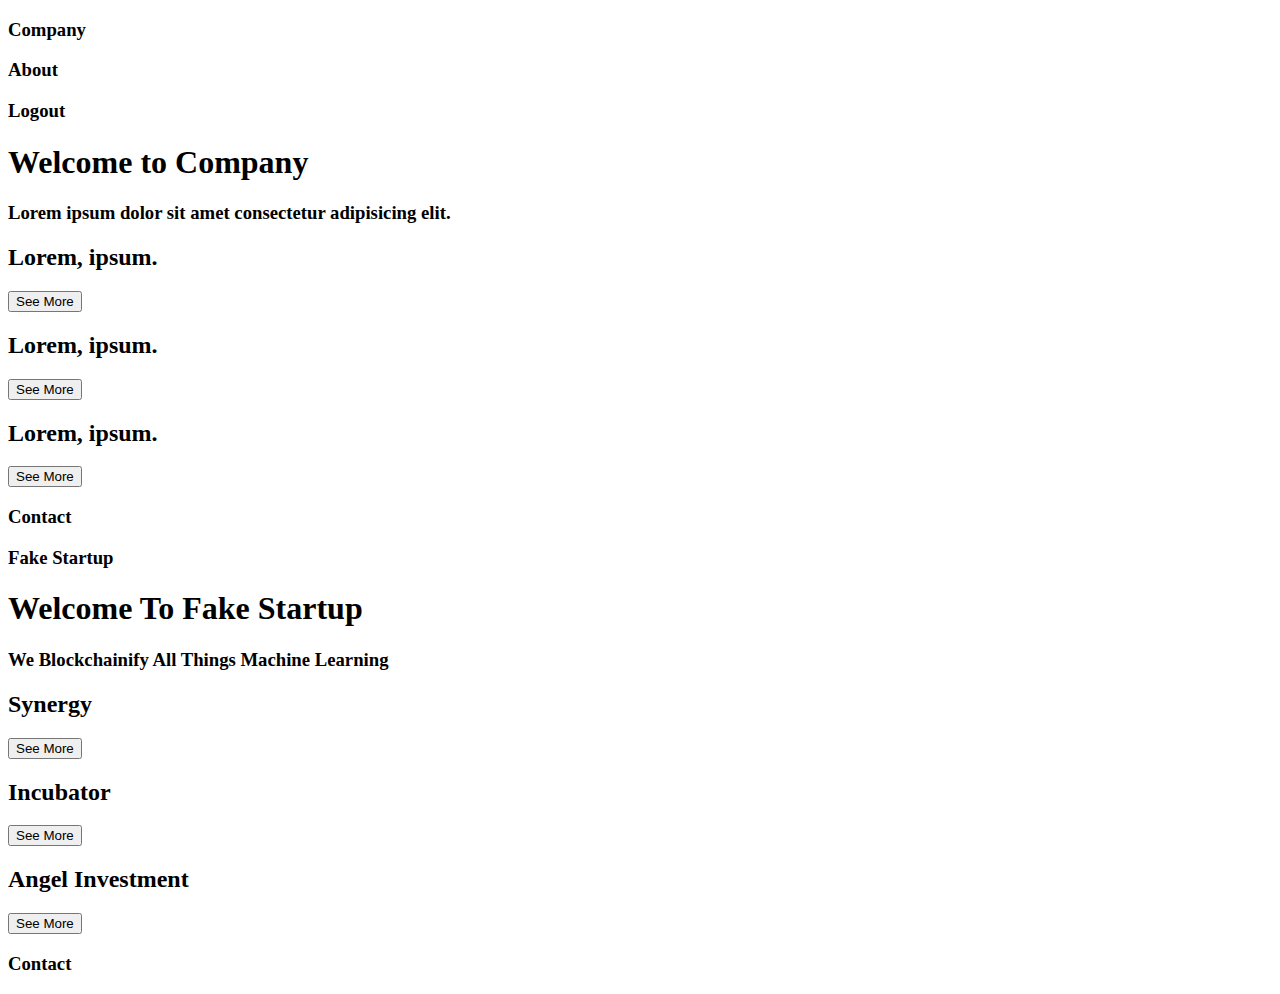
==== index.html @ a3ae98aa "First commit" ====
<!DOCTYPE html>
<html lang="en">
  <head>
    <meta charset="UTF-8" />
    <meta http-equiv="X-UA-Compatible" content="IE=edge" />
    <meta name="viewport" content="width=device-width, initial-scale=1.0" />
    <link rel="stylesheet" href="./public/styles.css" />
    <title>Grid Landing Page</title>
  </head>
  <body>
    <div class="wrapper">
      <section id="nav">
        <div class="nav nav-header">
          <div><h3>Company</h3></div>
          <div><h3>About</h3></div>
          <div><h3>Logout</h3></div>
        </div>
      </section>

      <section id="hero">
        <div class="hero hero-container">
          <h1>Welcome to Company</h1>
          <h3>Lorem ipsum dolor sit amet consectetur adipisicing elit.</h3>
        </div>
      </section>

      <section id="cta">
        <div class="cta cta-cards">
          <div class="cards">
            <h2>Lorem, ipsum.</h2>
            <button>See More</button>
          </div>
          <div class="cards">
            <h2>Lorem, ipsum.</h2>
            <button>See More</button>
          </div>
          <div class="cards">
            <h2>Lorem, ipsum.</h2>
            <button>See More</button>
          </div>
        </div>
      </section>

      <section id="footer">
        <div class="footer">
          <h3>Contact</h3>
        </div>
      </section>
    </div>

    <div class="wrapper">
      <div class="nav"><h3>Fake Startup</h3></div>
      <div class="hero">
        <h1>Welcome To Fake Startup</h1>
        <h3>We Blockchainify All Things Machine Learning</h3>
      </div>
      <div class="section">
        <div class="cards">
          <h2>Synergy</h2>
          <button>See More</button>
        </div>
        <div class="cards">
          <h2>Incubator</h2>
          <button>See More</button>
        </div>
        <div class="cards">
          <h2>Angel Investment</h2>
          <button>See More</button>
        </div>
      </div>
      <div class="footer"><h3>Contact</h3></div>
    </div>
  </body>
</html>
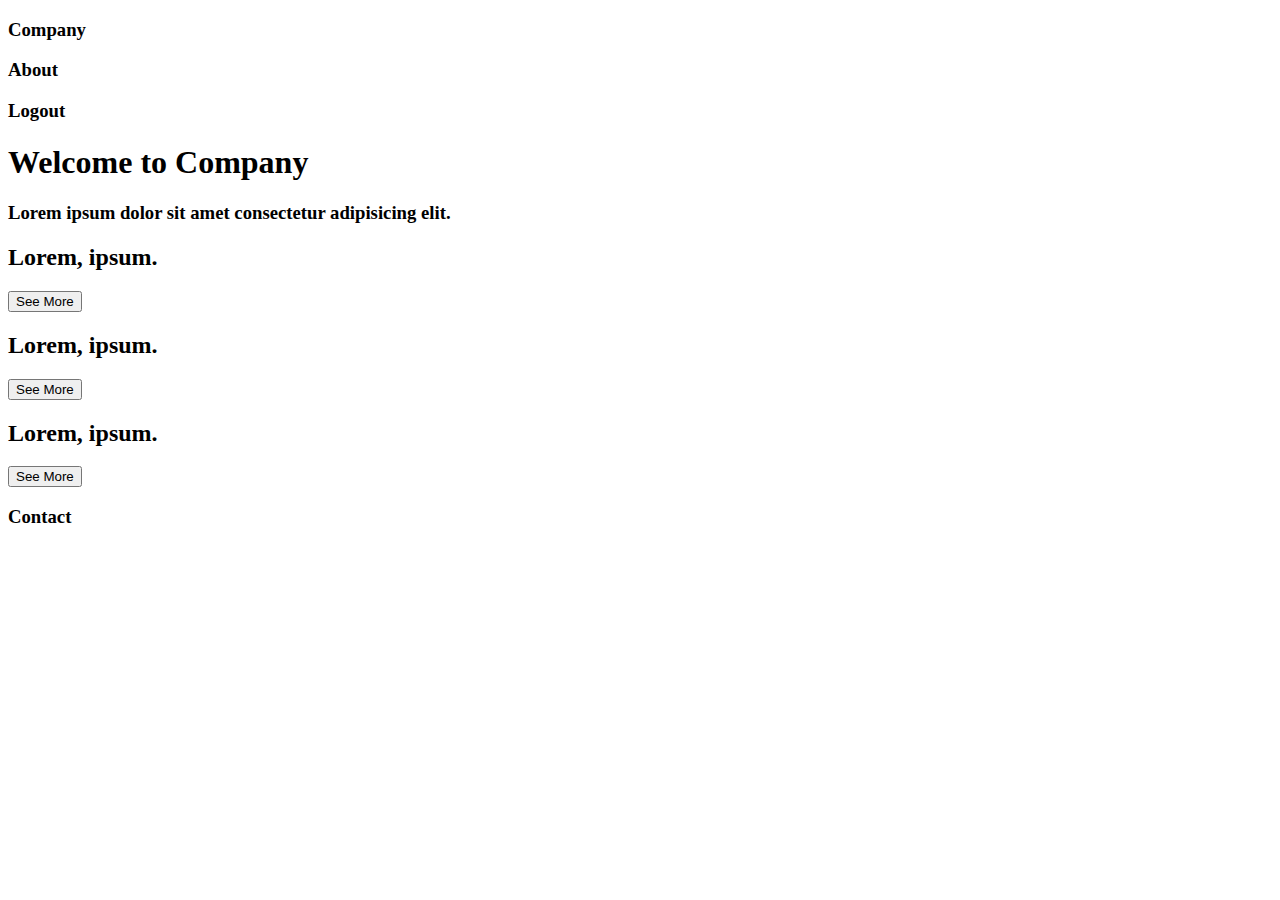
==== commit 40664dc3: "HTML refactor" ====
--- a/index.html
+++ b/index.html
@@ -47,28 +47,5 @@
         </div>
       </section>
     </div>
-
-    <div class="wrapper">
-      <div class="nav"><h3>Fake Startup</h3></div>
-      <div class="hero">
-        <h1>Welcome To Fake Startup</h1>
-        <h3>We Blockchainify All Things Machine Learning</h3>
-      </div>
-      <div class="section">
-        <div class="cards">
-          <h2>Synergy</h2>
-          <button>See More</button>
-        </div>
-        <div class="cards">
-          <h2>Incubator</h2>
-          <button>See More</button>
-        </div>
-        <div class="cards">
-          <h2>Angel Investment</h2>
-          <button>See More</button>
-        </div>
-      </div>
-      <div class="footer"><h3>Contact</h3></div>
-    </div>
   </body>
 </html>
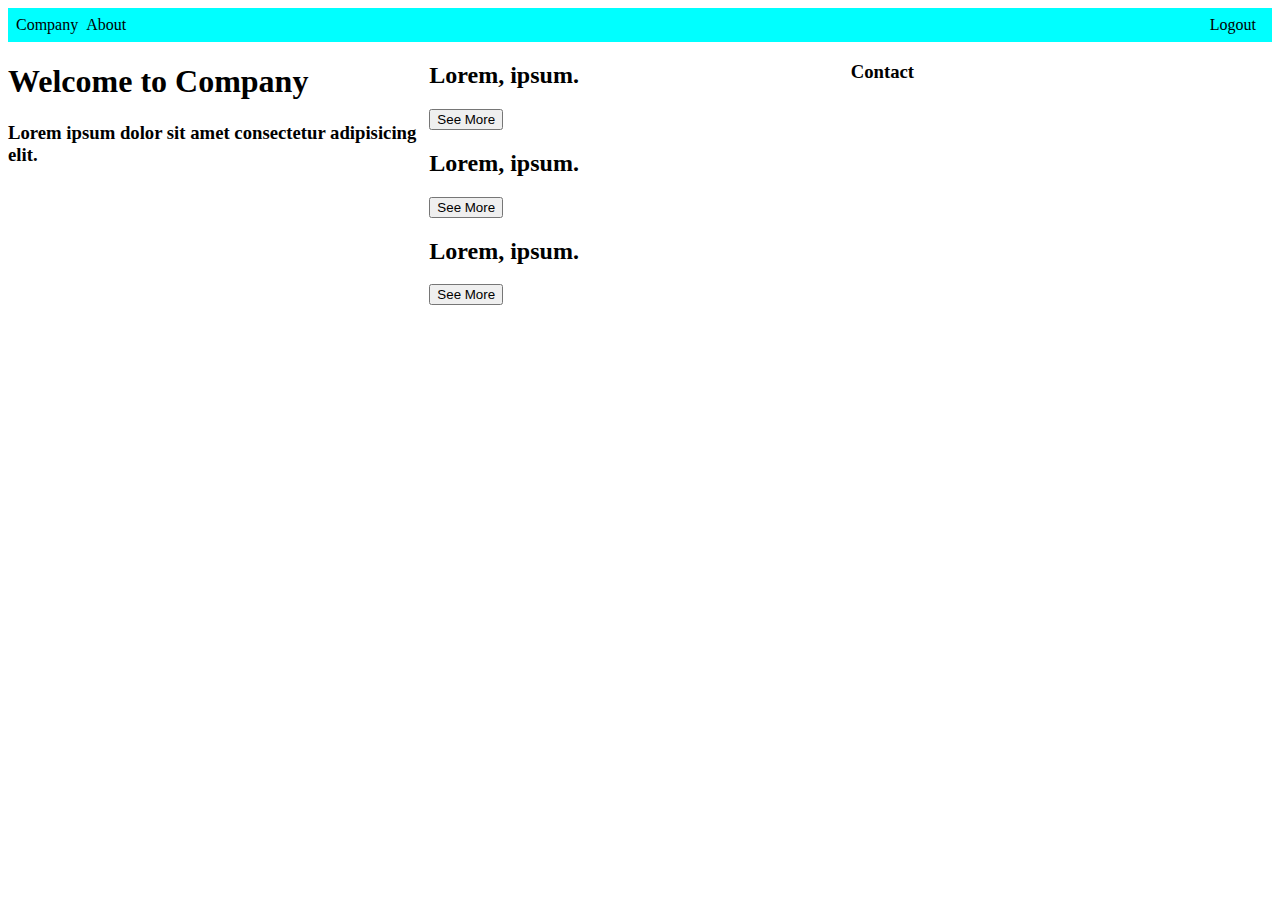
==== commit 67041ac6: "HTML refactor + some styling nav" ====
--- a/index.html
+++ b/index.html
@@ -9,43 +9,35 @@
   </head>
   <body>
     <div class="wrapper">
-      <section id="nav">
-        <div class="nav nav-header">
-          <div><h3>Company</h3></div>
-          <div><h3>About</h3></div>
-          <div><h3>Logout</h3></div>
+      <div class="nav nav-header">
+        <div>Company</div>
+        <div>About</div>
+        <div>Logout</div>
+      </div>
+
+      <div class="hero hero-container">
+        <h1>Welcome to Company</h1>
+        <h3>Lorem ipsum dolor sit amet consectetur adipisicing elit.</h3>
+      </div>
+
+      <div class="cta cta-cards">
+        <div class="cards">
+          <h2>Lorem, ipsum.</h2>
+          <button>See More</button>
         </div>
-      </section>
+        <div class="cards">
+          <h2>Lorem, ipsum.</h2>
+          <button>See More</button>
+        </div>
+        <div class="cards">
+          <h2>Lorem, ipsum.</h2>
+          <button>See More</button>
+        </div>
+      </div>
 
-      <section id="hero">
-        <div class="hero hero-container">
-          <h1>Welcome to Company</h1>
-          <h3>Lorem ipsum dolor sit amet consectetur adipisicing elit.</h3>
-        </div>
-      </section>
-
-      <section id="cta">
-        <div class="cta cta-cards">
-          <div class="cards">
-            <h2>Lorem, ipsum.</h2>
-            <button>See More</button>
-          </div>
-          <div class="cards">
-            <h2>Lorem, ipsum.</h2>
-            <button>See More</button>
-          </div>
-          <div class="cards">
-            <h2>Lorem, ipsum.</h2>
-            <button>See More</button>
-          </div>
-        </div>
-      </section>
-
-      <section id="footer">
-        <div class="footer">
-          <h3>Contact</h3>
-        </div>
-      </section>
+      <div class="footer">
+        <h3>Contact</h3>
+      </div>
     </div>
   </body>
 </html>
--- a/public/styles.css
+++ b/public/styles.css
@@ -0,0 +1,19 @@
+.wrapper {
+  display: grid;
+  grid-template-columns: repeat(3, 1fr);
+  grid-template-rows: 0.5fr 4.5fr 4.5fr 0.5fr;
+}
+.nav-header {
+  grid-column: 1 / -1;
+  display: flex;
+  background-color: aqua;
+  padding: 0.5em;
+}
+
+.nav-header > div {
+  margin-right: 0.5em;
+}
+
+.nav-header > div:nth-child(3) {
+  margin-left: auto;
+}
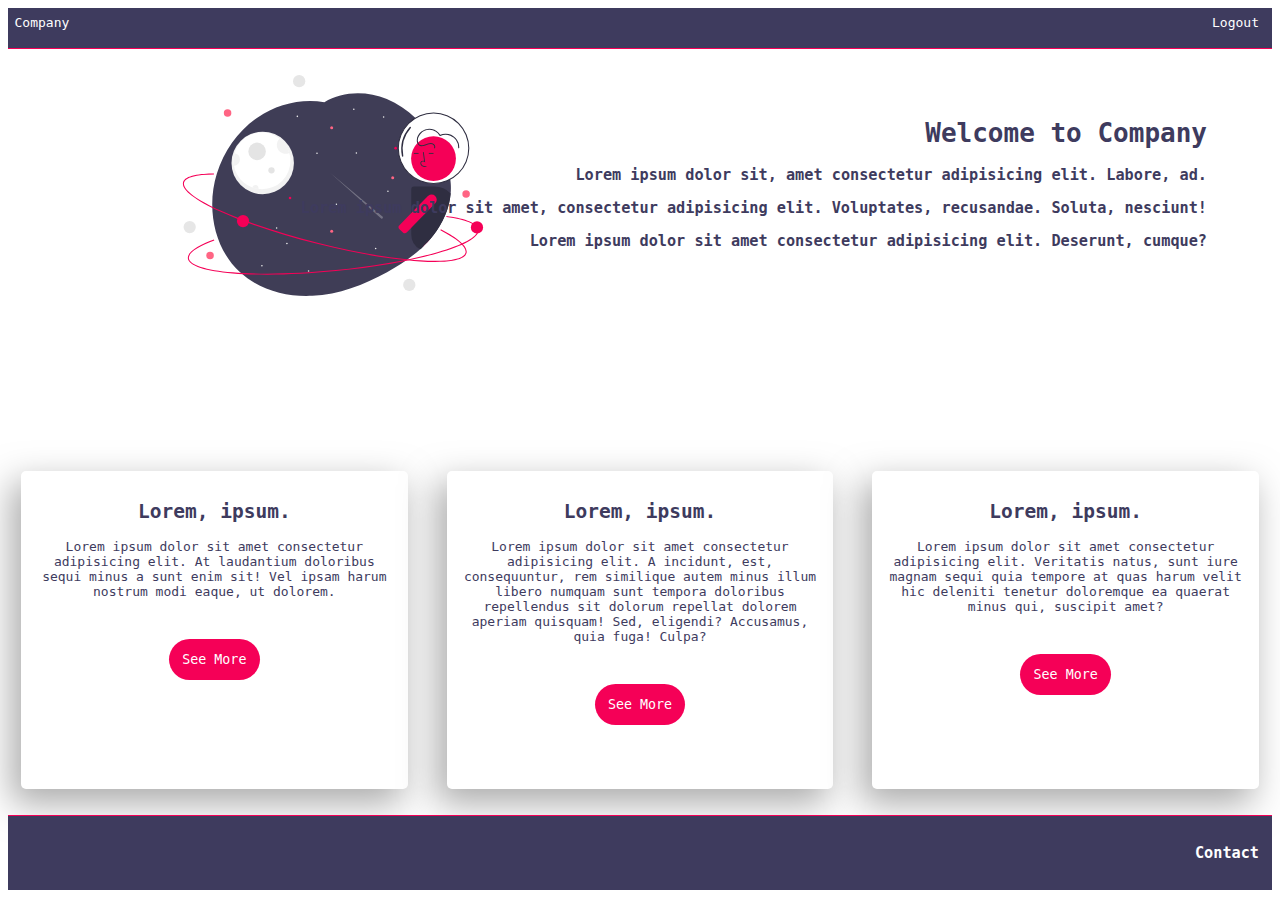
==== commit f2856ab3: "Almost there" ====
--- a/index.html
+++ b/index.html
@@ -11,26 +11,51 @@
     <div class="wrapper">
       <div class="nav nav-header">
         <div>Company</div>
-        <div>About</div>
         <div>Logout</div>
       </div>
 
       <div class="hero hero-container">
         <h1>Welcome to Company</h1>
-        <h3>Lorem ipsum dolor sit amet consectetur adipisicing elit.</h3>
+        <h3>
+          Lorem ipsum dolor sit, amet consectetur adipisicing elit. Labore, ad.
+        </h3>
+        <h3>
+          Lorem ipsum dolor sit amet, consectetur adipisicing elit. Voluptates,
+          recusandae. Soluta, nesciunt!
+        </h3>
+        <h3>
+          Lorem ipsum dolor sit amet consectetur adipisicing elit. Deserunt,
+          cumque?
+        </h3>
       </div>
 
       <div class="cta cta-cards">
         <div class="cards">
           <h2>Lorem, ipsum.</h2>
+          <p>
+            Lorem ipsum dolor sit amet consectetur adipisicing elit. At
+            laudantium doloribus sequi minus a sunt enim sit! Vel ipsam harum
+            nostrum modi eaque, ut dolorem.
+          </p>
           <button>See More</button>
         </div>
         <div class="cards">
           <h2>Lorem, ipsum.</h2>
+          <p>
+            Lorem ipsum dolor sit amet consectetur adipisicing elit. A incidunt,
+            est, consequuntur, rem similique autem minus illum libero numquam
+            sunt tempora doloribus repellendus sit dolorum repellat dolorem
+            aperiam quisquam! Sed, eligendi? Accusamus, quia fuga! Culpa?
+          </p>
           <button>See More</button>
         </div>
         <div class="cards">
           <h2>Lorem, ipsum.</h2>
+          <p>
+            Lorem ipsum dolor sit amet consectetur adipisicing elit. Veritatis
+            natus, sunt iure magnam sequi quia tempore at quas harum velit hic
+            deleniti tenetur doloremque ea quaerat minus qui, suscipit amet?
+          </p>
           <button>See More</button>
         </div>
       </div>
--- a/public/styles.css
+++ b/public/styles.css
@@ -1,4 +1,9 @@
+* {
+  font-family: monospace;
+}
+
 .wrapper {
+  height: 98vh;
   display: grid;
   grid-template-columns: repeat(3, 1fr);
   grid-template-rows: 0.5fr 4.5fr 4.5fr 0.5fr;
@@ -6,14 +11,74 @@
 .nav-header {
   grid-column: 1 / -1;
   display: flex;
-  background-color: aqua;
   padding: 0.5em;
+  border-bottom: 1px solid rgb(245, 0, 87);
+  background-color: #3e3b5e;
+  color: #fff;
 }
 
 .nav-header > div {
   margin-right: 0.5em;
 }
 
-.nav-header > div:nth-child(3) {
+.nav-header > div:last-child {
   margin-left: auto;
 }
+
+.hero-container {
+  grid-column: 1 / -1;
+  background-image: url(./img/undraw_stars_re_6je7.svg);
+  background-size: 50em 17em;
+  background-repeat: no-repeat;
+  text-align: end;
+  padding: 2em 5em;
+  margin-top: 2em;
+  color: #3e3b5e;
+}
+
+.cta-cards {
+  grid-column: 1 / -1;
+  display: grid;
+  grid-template-columns: repeat(3, 1fr);
+  justify-content: center;
+  text-align: center;
+  grid-gap: 1em;
+  margin-top: 2em;
+}
+
+.cards {
+  background-color: #fff;
+  border-radius: 5px;
+  box-shadow: -8px 13px 35px 2px rgba(128, 128, 128, 0.652);
+  margin-top: 2em;
+  margin-right: 1em;
+  margin-left: 1em;
+  padding: 1em;
+  color: #3e3b5e;
+}
+
+.cards:hover {
+  transform: scale(1.05);
+}
+
+.footer {
+  grid-column: 1 / -1;
+  margin-top: 2em;
+  padding: 1em;
+  background-color: #3e3b5e;
+  border-top: 1px solid rgb(245, 0, 87);
+}
+
+.footer h3 {
+  color: #fff;
+  float: right;
+}
+
+button {
+  margin-top: 2em;
+  border-radius: 24px;
+  border: none;
+  background-color: rgb(245, 0, 87);
+  padding: 1em;
+  color: #fff;
+}
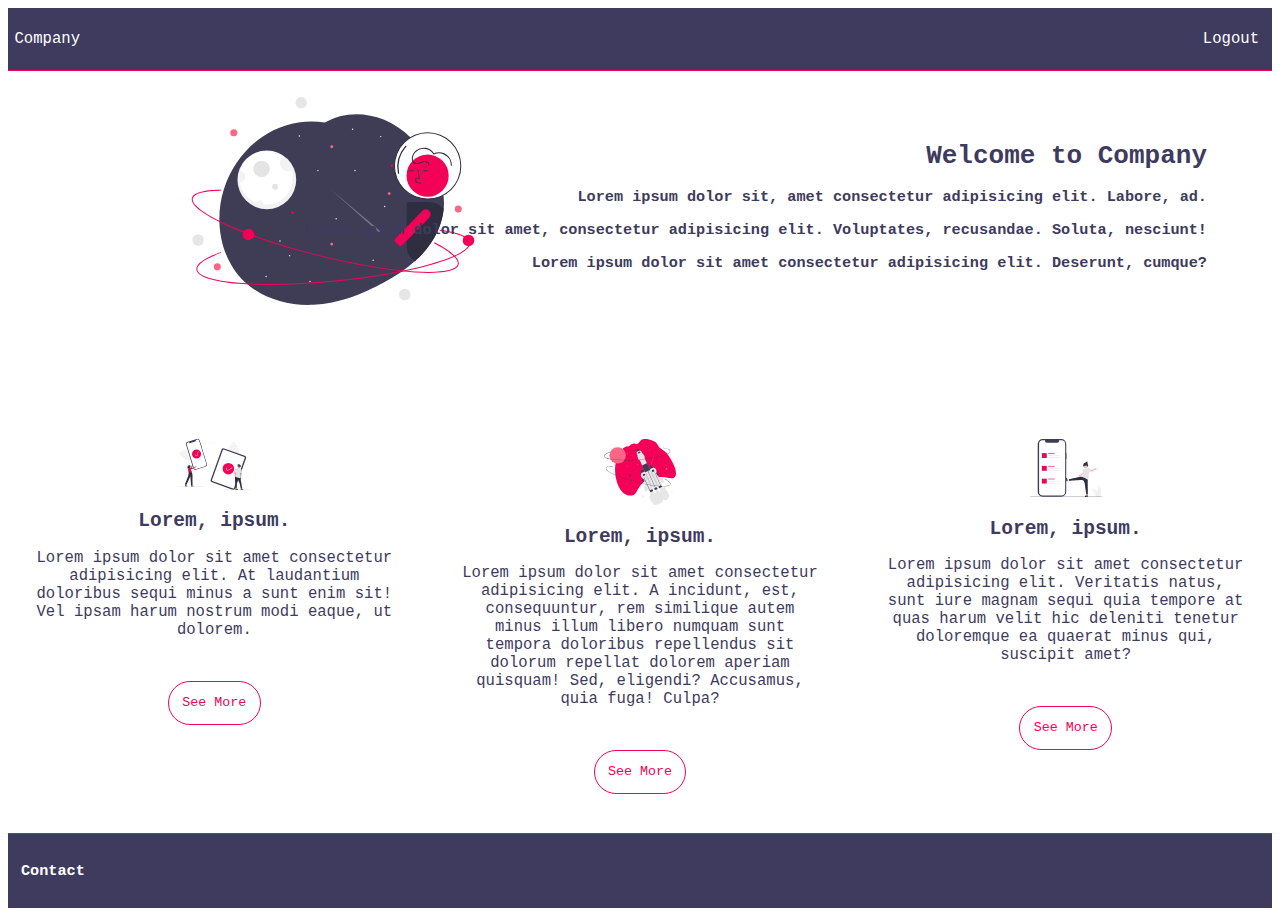
==== commit 146d4f02: "Responsiveness" ====
--- a/index.html
+++ b/index.html
@@ -10,8 +10,8 @@
   <body>
     <div class="wrapper">
       <div class="nav nav-header">
-        <div>Company</div>
-        <div>Logout</div>
+        <div><p>Company</p></div>
+        <div><p>Logout</p></div>
       </div>
 
       <div class="hero hero-container">
@@ -19,11 +19,11 @@
         <h3>
           Lorem ipsum dolor sit, amet consectetur adipisicing elit. Labore, ad.
         </h3>
-        <h3>
+        <h3 class="hide-mobile">
           Lorem ipsum dolor sit amet, consectetur adipisicing elit. Voluptates,
           recusandae. Soluta, nesciunt!
         </h3>
-        <h3>
+        <h3 class="hide-mobile">
           Lorem ipsum dolor sit amet consectetur adipisicing elit. Deserunt,
           cumque?
         </h3>
@@ -31,6 +31,11 @@
 
       <div class="cta cta-cards">
         <div class="cards">
+          <img
+            src="./public/img/undraw_Sync_re_492g.svg"
+            alt=""
+            class="cta-image"
+          />
           <h2>Lorem, ipsum.</h2>
           <p>
             Lorem ipsum dolor sit amet consectetur adipisicing elit. At
@@ -40,6 +45,11 @@
           <button>See More</button>
         </div>
         <div class="cards">
+          <img
+            src="./public/img/undraw_Outer_space_re_u9vd (1).svg"
+            alt=""
+            class="cta-image"
+          />
           <h2>Lorem, ipsum.</h2>
           <p>
             Lorem ipsum dolor sit amet consectetur adipisicing elit. A incidunt,
@@ -50,6 +60,11 @@
           <button>See More</button>
         </div>
         <div class="cards">
+          <img
+            src="./public/img/undraw_Online_posts_re_7ucl.svg"
+            alt=""
+            class="cta-image"
+          />
           <h2>Lorem, ipsum.</h2>
           <p>
             Lorem ipsum dolor sit amet consectetur adipisicing elit. Veritatis
--- a/public/styles.css
+++ b/public/styles.css
@@ -1,13 +1,36 @@
+/*GLOBAL*/
 * {
   font-family: monospace;
 }
 
+p {
+  font-size: 1.2em;
+}
+
+button {
+  margin-top: 2em;
+  border-radius: 24px;
+  border: 1px solid rgb(245, 0, 87);
+  padding: 1em;
+  background: transparent;
+  color: rgb(245, 0, 87);
+}
+button:hover {
+  border: 1px solid #3e3b5e;
+  color: #3e3b5e;
+  box-shadow: 2px 2px #3e3b5e;
+}
+
+/*GLOBAL END*/
+
 .wrapper {
-  height: 98vh;
+  height: 100vh;
   display: grid;
   grid-template-columns: repeat(3, 1fr);
   grid-template-rows: 0.5fr 4.5fr 4.5fr 0.5fr;
 }
+
+/*NAV SECTION*/
 .nav-header {
   grid-column: 1 / -1;
   display: flex;
@@ -24,11 +47,13 @@
 .nav-header > div:last-child {
   margin-left: auto;
 }
+/*NAV SECTION END*/
 
+/*HERO SECTION*/
 .hero-container {
   grid-column: 1 / -1;
   background-image: url(./img/undraw_stars_re_6je7.svg);
-  background-size: 50em 17em;
+  background-size: 50em 16em;
   background-repeat: no-repeat;
   text-align: end;
   padding: 2em 5em;
@@ -45,11 +70,12 @@
   grid-gap: 1em;
   margin-top: 2em;
 }
-
+.cta-image {
+  width: 20%;
+}
 .cards {
   background-color: #fff;
   border-radius: 5px;
-  box-shadow: -8px 13px 35px 2px rgba(128, 128, 128, 0.652);
   margin-top: 2em;
   margin-right: 1em;
   margin-left: 1em;
@@ -61,24 +87,31 @@
   transform: scale(1.05);
 }
 
+/*HERO SECTION END*/
+
+/*FOOTER SECTION*/
 .footer {
   grid-column: 1 / -1;
   margin-top: 2em;
   padding: 1em;
   background-color: #3e3b5e;
   border-top: 1px solid rgb(245, 0, 87);
-}
-
-.footer h3 {
-  color: #fff;
-  float: right;
-}
-
-button {
-  margin-top: 2em;
-  border-radius: 24px;
-  border: none;
-  background-color: rgb(245, 0, 87);
-  padding: 1em;
   color: #fff;
 }
+/*FOOTER SECTION END*/
+
+/*RESPONSIVENESS*/
+@media screen and (max-width: 628px) {
+  .cta-cards {
+    grid-template-columns: repeat(1, 1fr);
+  }
+
+  .hero-container {
+    color: rgb(245, 0, 87);
+    background-size: 12em 10em;
+  }
+
+  .hide-mobile {
+    display: none;
+  }
+}
